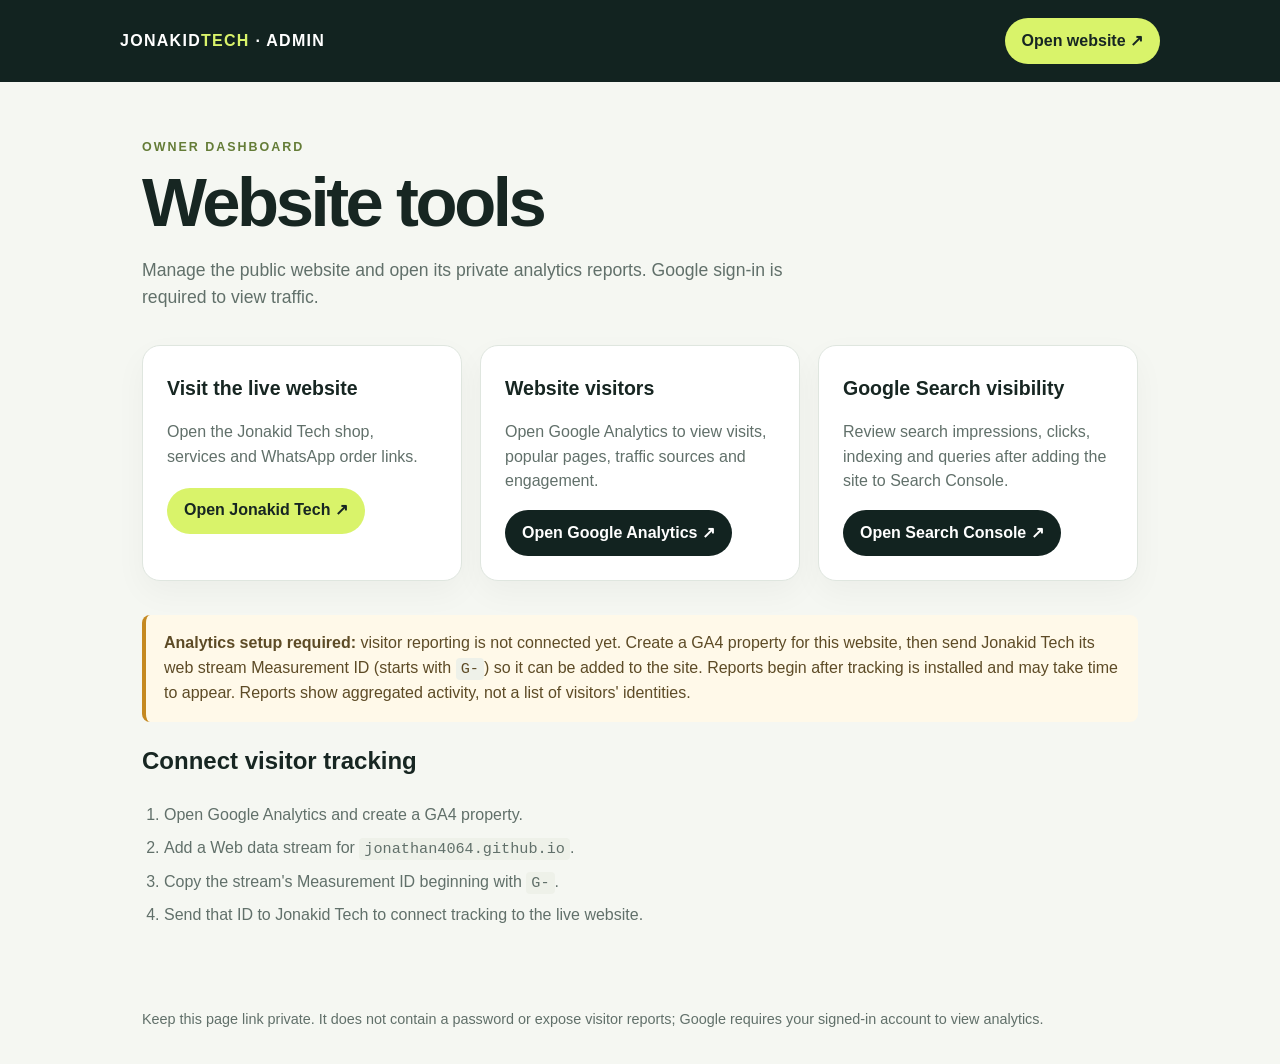
==== admin.html @ febee98d "Add admin.html for site management and SEO" ====
<!doctype html>
<html lang="en">
<head>
  <meta charset="utf-8">
  <meta name="viewport" content="width=device-width, initial-scale=1">
  <meta name="robots" content="noindex, nofollow">
  <meta name="theme-color" content="#122320">
  <title>Jonakid Tech Admin</title>
  <link rel="icon" href="favicon.svg" type="image/svg+xml">
  <style>
    :root{color-scheme:light;--ink:#172622;--muted:#61706a;--lime:#d9f36a;--line:#dfe6df;--paper:#f5f7f2}
    *{box-sizing:border-box}body{margin:0;background:var(--paper);color:var(--ink);font:16px/1.55 Arial,sans-serif}
    header{background:#122320;color:white;padding:18px max(24px,calc((100vw - 1040px)/2));display:flex;justify-content:space-between;align-items:center;gap:18px}
    .brand{color:white;text-decoration:none;font-weight:800;letter-spacing:.08em}.brand span{color:var(--lime)}
    main{max-width:1040px;margin:56px auto;padding:0 22px}.eyebrow{color:#647c37;font-size:.78rem;font-weight:700;letter-spacing:.16em;text-transform:uppercase}
    h1{font-size:clamp(2.2rem,6vw,4.3rem);line-height:1.05;letter-spacing:-.05em;margin:.6rem 0 1rem}
    .lead{max-width:680px;color:var(--muted);font-size:1.1rem}
    .cards{display:grid;grid-template-columns:repeat(auto-fit,minmax(250px,1fr));gap:18px;margin:34px 0}
    .card{background:white;border:1px solid var(--line);border-radius:18px;padding:24px;box-shadow:0 12px 32px #14241b0a}
    .card h2{font-size:1.22rem;margin:.2rem 0 .65rem}.card p{color:var(--muted);min-height:52px}
    .button{display:inline-flex;align-items:center;justify-content:center;min-height:46px;padding:0 17px;border-radius:999px;background:#122320;color:white;text-decoration:none;font-weight:700}
    .button.primary{background:var(--lime);color:#172622}.status{border-left:4px solid #c58921;background:#fff9e9;border-radius:8px;padding:16px 18px;color:#5d4b26}
    ol{padding-left:22px;color:var(--muted)}li{padding:4px 0}code{font-size:.95em;background:#eef1e9;padding:2px 5px;border-radius:4px}
    footer{max-width:1040px;padding:20px 22px 36px;margin:auto;color:var(--muted);font-size:.9rem}
    @media(max-width:560px){header{padding:16px 20px}main{margin:36px auto}.card p{min-height:0}}
  </style>
</head>
<body>
  <header>
    <a class="brand" href="index.html">JONAKID<span>TECH</span> · ADMIN</a>
    <a class="button primary" href="index.html">Open website ↗</a>
  </header>
  <main>
    <div class="eyebrow">Owner dashboard</div>
    <h1>Website tools</h1>
    <p class="lead">Manage the public website and open its private analytics reports. Google sign-in is required to view traffic.</p>
    <section class="cards" aria-label="Admin links">
      <article class="card">
        <h2>Visit the live website</h2>
        <p>Open the Jonakid Tech shop, services and WhatsApp order links.</p>
        <a class="button primary" href="https://jonathan4064.github.io/jonakid-tech/">Open Jonakid Tech ↗</a>
      </article>
      <article class="card">
        <h2>Website visitors</h2>
        <p>Open Google Analytics to view visits, popular pages, traffic sources and engagement.</p>
        <a class="button" href="https://analytics.google.com/analytics/web/">Open Google Analytics ↗</a>
      </article>
      <article class="card">
        <h2>Google Search visibility</h2>
        <p>Review search impressions, clicks, indexing and queries after adding the site to Search Console.</p>
        <a class="button" href="https://search.google.com/search-console/">Open Search Console ↗</a>
      </article>
    </section>
    <div class="status"><strong>Analytics setup required:</strong> visitor reporting is not connected yet. Create a GA4 property for this website, then send Jonakid Tech its web stream Measurement ID (starts with <code>G-</code>) so it can be added to the site. Reports begin after tracking is installed and may take time to appear. Reports show aggregated activity, not a list of visitors' identities.</div>
    <h2>Connect visitor tracking</h2>
    <ol>
      <li>Open Google Analytics and create a GA4 property.</li>
      <li>Add a Web data stream for <code>jonathan4064.github.io</code>.</li>
      <li>Copy the stream's Measurement ID beginning with <code>G-</code>.</li>
      <li>Send that ID to Jonakid Tech to connect tracking to the live website.</li>
    </ol>
  </main>
  <footer>Keep this page link private. It does not contain a password or expose visitor reports; Google requires your signed-in account to view analytics.</footer>
</body>
</html>
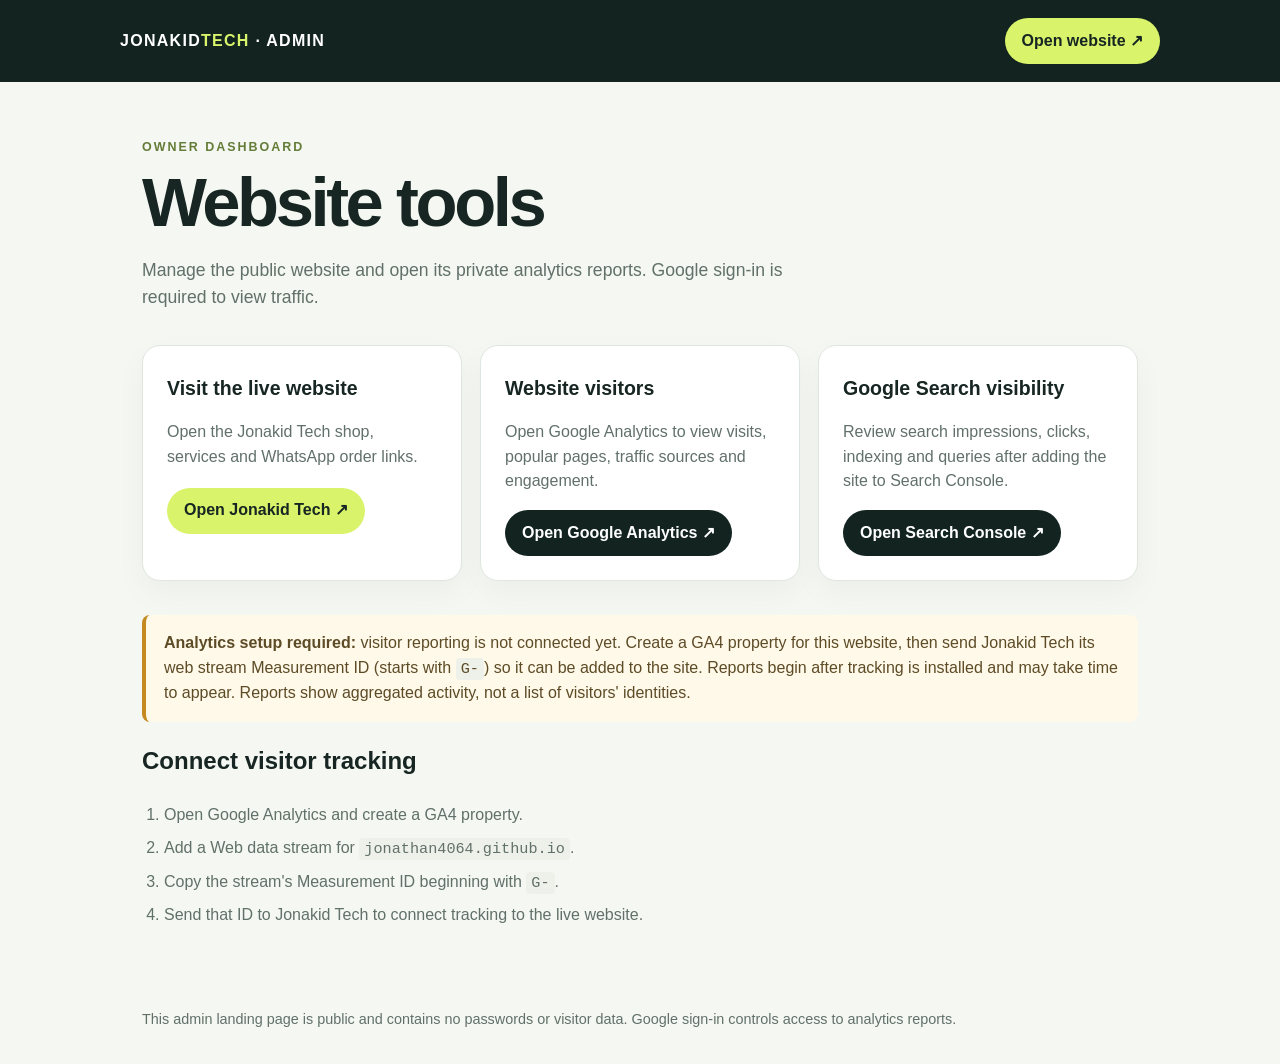
==== commit bbf0a3ed: "Clarify analytics access on admin landing page" ====
--- a/admin.html
+++ b/admin.html
@@ -60,6 +60,6 @@
       <li>Send that ID to Jonakid Tech to connect tracking to the live website.</li>
     </ol>
   </main>
-  <footer>Keep this page link private. It does not contain a password or expose visitor reports; Google requires your signed-in account to view analytics.</footer>
+  <footer>This admin landing page is public and contains no passwords or visitor data. Google sign-in controls access to analytics reports.</footer>
 </body>
 </html>
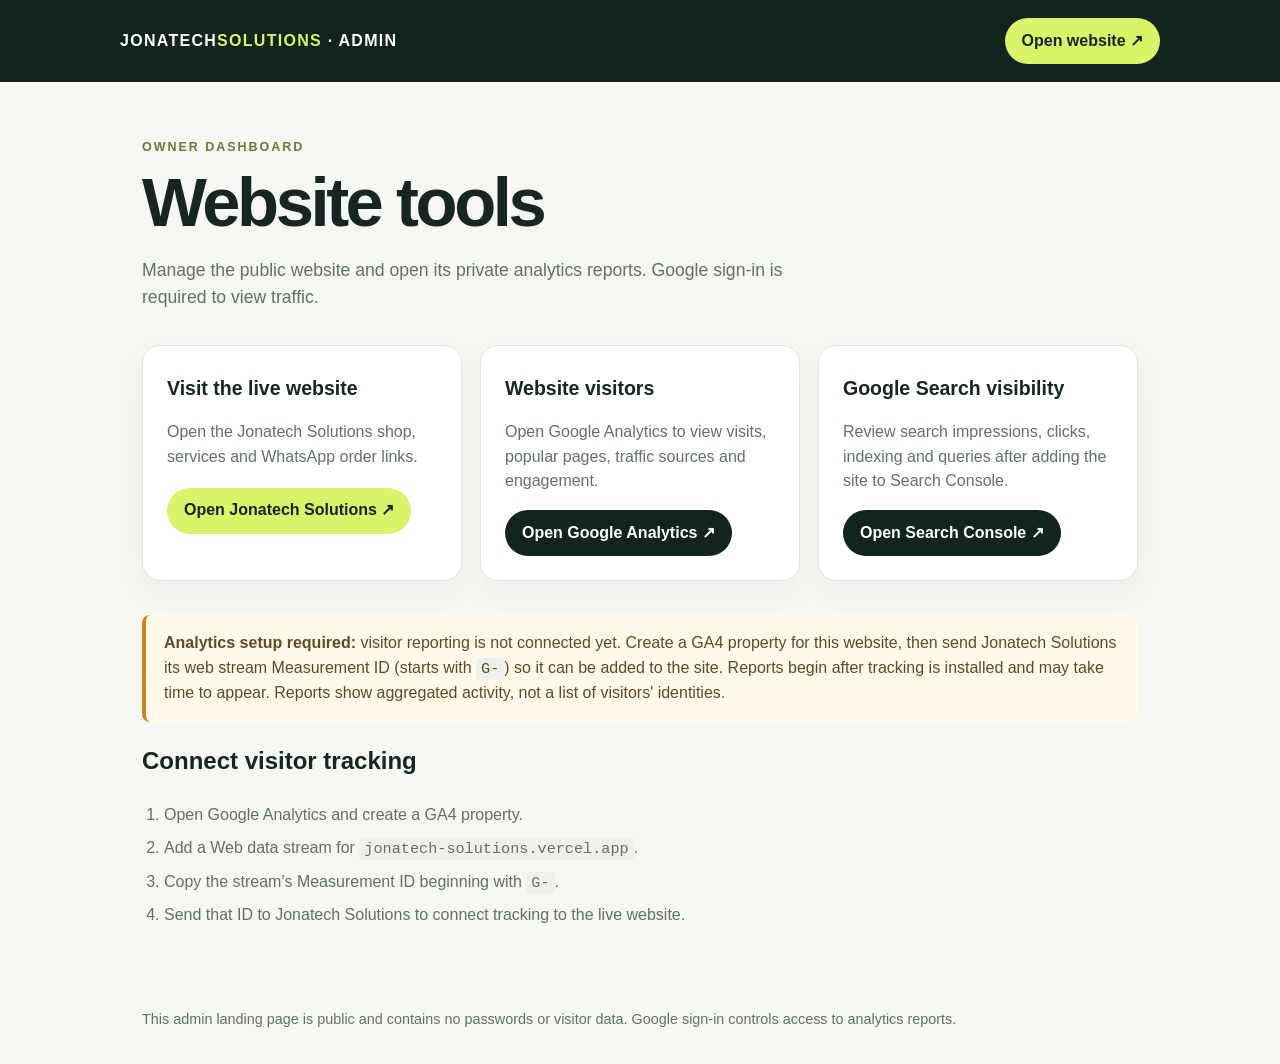
==== commit 4d5b4751: "Rebrand site and add dedicated service pages" ====
--- a/admin.html
+++ b/admin.html
@@ -5,7 +5,7 @@
   <meta name="viewport" content="width=device-width, initial-scale=1">
   <meta name="robots" content="noindex, nofollow">
   <meta name="theme-color" content="#122320">
-  <title>Jonakid Tech Admin</title>
+  <title>Jonatech Solutions Admin</title>
   <link rel="icon" href="favicon.svg" type="image/svg+xml">
   <style>
     :root{color-scheme:light;--ink:#172622;--muted:#61706a;--lime:#d9f36a;--line:#dfe6df;--paper:#f5f7f2}
@@ -27,7 +27,7 @@
 </head>
 <body>
   <header>
-    <a class="brand" href="index.html">JONAKID<span>TECH</span> · ADMIN</a>
+    <a class="brand" href="index.html">JONATECH<span>SOLUTIONS</span> · ADMIN</a>
     <a class="button primary" href="index.html">Open website ↗</a>
   </header>
   <main>
@@ -37,8 +37,8 @@
     <section class="cards" aria-label="Admin links">
       <article class="card">
         <h2>Visit the live website</h2>
-        <p>Open the Jonakid Tech shop, services and WhatsApp order links.</p>
-        <a class="button primary" href="https://jonathan4064.github.io/jonakid-tech/">Open Jonakid Tech ↗</a>
+        <p>Open the Jonatech Solutions shop, services and WhatsApp order links.</p>
+        <a class="button primary" href="https://jonatech-solutions.vercel.app/">Open Jonatech Solutions ↗</a>
       </article>
       <article class="card">
         <h2>Website visitors</h2>
@@ -51,13 +51,13 @@
         <a class="button" href="https://search.google.com/search-console/">Open Search Console ↗</a>
       </article>
     </section>
-    <div class="status"><strong>Analytics setup required:</strong> visitor reporting is not connected yet. Create a GA4 property for this website, then send Jonakid Tech its web stream Measurement ID (starts with <code>G-</code>) so it can be added to the site. Reports begin after tracking is installed and may take time to appear. Reports show aggregated activity, not a list of visitors' identities.</div>
+    <div class="status"><strong>Analytics setup required:</strong> visitor reporting is not connected yet. Create a GA4 property for this website, then send Jonatech Solutions its web stream Measurement ID (starts with <code>G-</code>) so it can be added to the site. Reports begin after tracking is installed and may take time to appear. Reports show aggregated activity, not a list of visitors' identities.</div>
     <h2>Connect visitor tracking</h2>
     <ol>
       <li>Open Google Analytics and create a GA4 property.</li>
-      <li>Add a Web data stream for <code>jonathan4064.github.io</code>.</li>
+      <li>Add a Web data stream for <code>jonatech-solutions.vercel.app</code>.</li>
       <li>Copy the stream's Measurement ID beginning with <code>G-</code>.</li>
-      <li>Send that ID to Jonakid Tech to connect tracking to the live website.</li>
+      <li>Send that ID to Jonatech Solutions to connect tracking to the live website.</li>
     </ol>
   </main>
   <footer>This admin landing page is public and contains no passwords or visitor data. Google sign-in controls access to analytics reports.</footer>
